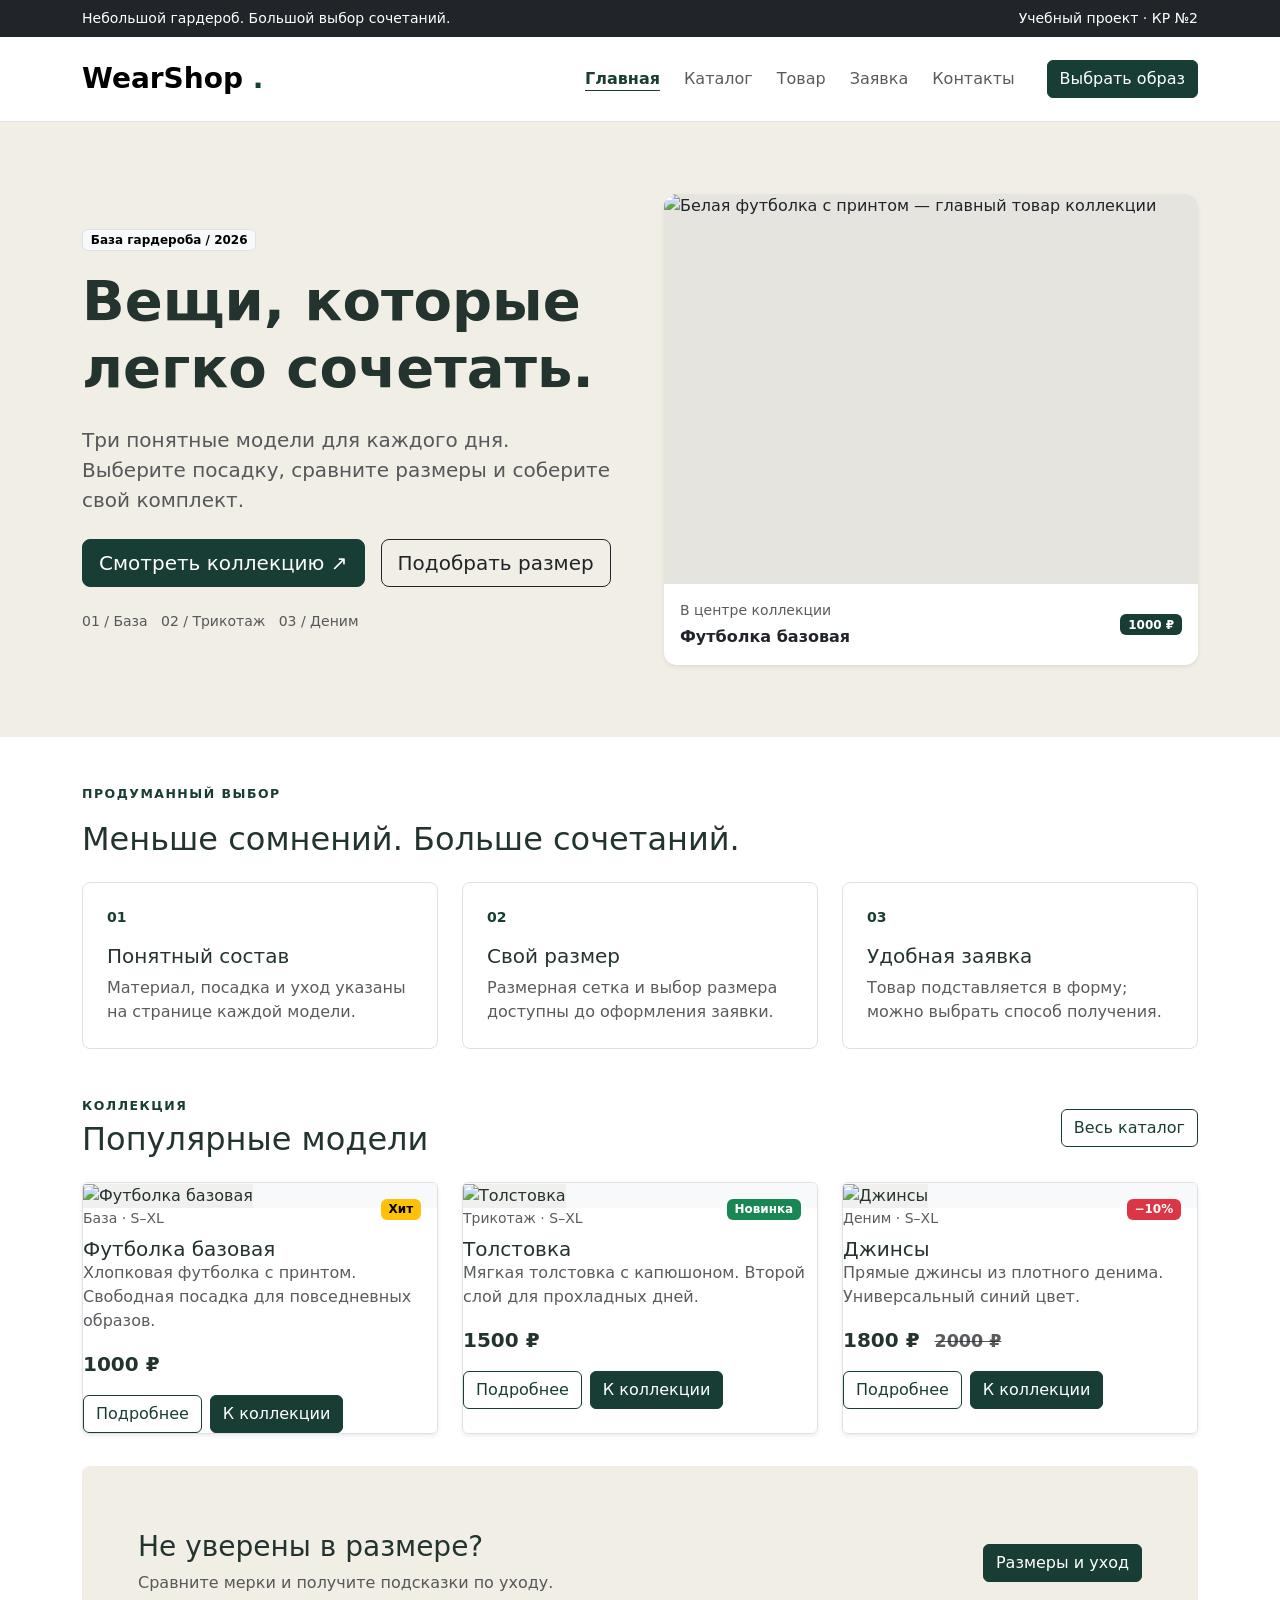
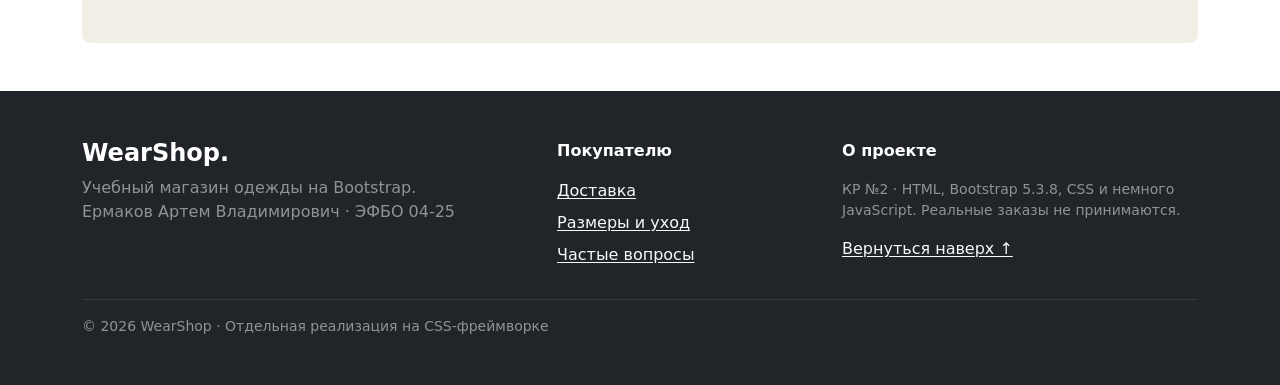
==== index.html @ 54738343 "Практика 9: главная страница на Bootstrap-сетке" ====
<!DOCTYPE html>
<html lang="ru">
  <head>
    <meta charset="UTF-8">
    <meta name="viewport" content="width=device-width, initial-scale=1">
    <meta name="description" content="Магазин одежды WearShop на Bootstrap: коллекция, преимущества и популярные модели.">
    <title>
      Главная — WearShop Bootstrap
    </title>
    <link rel="stylesheet" href="https://cdn.jsdelivr.net/npm/bootstrap@5.3.8/dist/css/bootstrap.min.css">
    <link rel="stylesheet" href="css/custom.css">
  </head>
  <body id="top" class="d-flex flex-column min-vh-100">
    <a class="visually-hidden-focusable position-absolute p-3 bg-white" href="#main">
      Перейти к содержимому
    </a>
    <div class="container-fluid bg-dark text-white py-2">
      <div class="container small d-flex flex-wrap justify-content-between gap-2">
        <span>
          Небольшой гардероб. Большой выбор сочетаний.
        </span>
        <span>
          Учебный проект · КР №2
        </span>
      </div>
    </div>
    <header class="border-bottom bg-white">
      <nav class="navbar navbar-expand-lg py-3" aria-label="Основная навигация">
        <div class="container">
          <a class="navbar-brand fw-bold fs-3" href="index.html">
            WearShop
            <span class="text-primary">
              .
            </span>
          </a>
          <button class="navbar-toggler" type="button" data-bs-toggle="collapse" data-bs-target="#mainNav" aria-controls="mainNav" aria-expanded="false" aria-label="Открыть меню">
            <span class="navbar-toggler-icon">
            </span>
          </button>
          <div class="collapse navbar-collapse" id="mainNav">
            <ul class="navbar-nav ms-auto gap-lg-2">
              <li class="nav-item">
                <a class="nav-link active" href="index.html" aria-current="page">
                  Главная
                </a>
              </li>
              <li class="nav-item">
                <a class="nav-link" href="#popular">
                  Каталог
                </a>
              </li>
              <li class="nav-item">
                <a class="nav-link" href="#popular">
                  Товар
                </a>
              </li>
              <li class="nav-item">
                <a class="nav-link" href="#popular">
                  Заявка
                </a>
              </li>
              <li class="nav-item">
                <a class="nav-link" href="#popular">
                  Контакты
                </a>
              </li>
            </ul>
            <a class="btn btn-primary ms-lg-4 mt-3 mt-lg-0" href="#popular">
              Выбрать образ
            </a>
          </div>
        </div>
      </nav>
    </header>
    <main id="main" class="flex-grow-1">
      <div class="container">
        <div id="requestStatus" class="alert alert-success mt-4" role="status" tabindex="-1" hidden>
        </div>
      </div>
      <section class="container-fluid hero-surface py-5">
        <div class="container py-lg-4">
          <div class="row g-5 align-items-center">
            <div class="col-12 col-lg-6">
              <span class="badge text-bg-light border mb-3">
                База гардероба / 2026
              </span>
              <h1 class="display-4 fw-bold mb-4">
                Вещи, которые
                <br>
                легко сочетать.
              </h1>
              <p class="lead text-body-secondary mb-4">
                Три понятные модели для каждого дня. Выберите посадку, сравните размеры и соберите свой комплект.
              </p>
              <div class="d-flex flex-wrap gap-3">
                <a href="#popular" class="btn btn-primary btn-lg">
                  Смотреть коллекцию ↗
                </a>
                <a href="#popular" class="btn btn-outline-dark btn-lg">
                  Подобрать размер
                </a>
              </div>
              <p class="small text-body-secondary mt-4 mb-0">
                01 / База   02 / Трикотаж   03 / Деним
              </p>
            </div>
            <div class="col-12 col-lg-6">
              <div class="card border-0 shadow-sm overflow-hidden">
                <img class="hero-image w-100" src="images/tshirt.png" alt="Белая футболка с принтом — главный товар коллекции" width="480" height="460">
                <div class="card-body d-flex flex-wrap justify-content-between align-items-center gap-2">
                  <div>
                    <p class="small text-body-secondary mb-1">
                      В центре коллекции
                    </p>
                    <p class="fw-semibold mb-0">
                      Футболка базовая
                    </p>
                  </div>
                  <span class="badge text-bg-primary">
                    1000 ₽
                  </span>
                </div>
              </div>
            </div>
          </div>
        </div>
      </section>
      <section class="container my-5" aria-labelledby="advantagesTitle">
        <p class="eyebrow text-primary">
          Продуманный выбор
        </p>
        <h2 id="advantagesTitle" class="mb-4">
          Меньше сомнений. Больше сочетаний.
        </h2>
        <div class="row g-4">
          <div class="col-12 col-md-4">
            <div class="p-4 border rounded-3 h-100 bg-white">
              <p class="small text-primary fw-semibold">
                01
              </p>
              <h3 class="h5">
                Понятный состав
              </h3>
              <p class="mb-0 text-body-secondary">
                Материал, посадка и уход указаны на странице каждой модели.
              </p>
            </div>
          </div>
          <div class="col-12 col-md-4">
            <div class="p-4 border rounded-3 h-100 bg-white">
              <p class="small text-primary fw-semibold">
                02
              </p>
              <h3 class="h5">
                Свой размер
              </h3>
              <p class="mb-0 text-body-secondary">
                Размерная сетка и выбор размера доступны до оформления заявки.
              </p>
            </div>
          </div>
          <div class="col-12 col-md-4">
            <div class="p-4 border rounded-3 h-100 bg-white">
              <p class="small text-primary fw-semibold">
                03
              </p>
              <h3 class="h5">
                Удобная заявка
              </h3>
              <p class="mb-0 text-body-secondary">
                Товар подставляется в форму; можно выбрать способ получения.
              </p>
            </div>
          </div>
        </div>
      </section>
      <section id="popular" class="container my-5">
        <div class="d-flex flex-wrap justify-content-between align-items-center gap-3 mb-4">
          <div>
            <p class="eyebrow text-primary mb-1">
              Коллекция
            </p>
            <h2 class="mb-0">
              Популярные модели
            </h2>
          </div>
          <a href="#popular" class="btn btn-outline-primary">
            Весь каталог
          </a>
        </div>
        <div class="row g-4">
          <div class="col-12 col-md-6 col-lg-4">
            <article class="border rounded h-100 shadow-sm overflow-hidden">
              <div class="position-relative bg-body-tertiary">
                <img src="images/tshirt.png" class="card-img-top" alt="Футболка базовая" width="480" height="460" loading="lazy">
                <span class="badge text-bg-warning position-absolute top-0 end-0 m-3">
                  Хит
                </span>
              </div>
              <div class="card-body d-flex flex-column">
                <p class="small text-body-secondary mb-2">
                  База · S–XL
                </p>
                <h3 class="card-title h5">
                  Футболка базовая
                </h3>
                <p class="card-text text-body-secondary">
                  Хлопковая футболка с принтом. Свободная посадка для повседневных образов.
                </p>
                <p class="fw-bold fs-5 mt-auto">
                  1000 ₽
                </p>
                <div class="d-flex flex-wrap gap-2">
                  <a class="btn btn-outline-primary" href="#popular">
                    Подробнее
                  </a>
                  <a class="btn btn-primary" href="#popular">
                    К коллекции
                  </a>
                </div>
              </div>
            </article>
          </div>
          <div class="col-12 col-md-6 col-lg-4">
            <article class="border rounded h-100 shadow-sm overflow-hidden">
              <div class="position-relative bg-body-tertiary">
                <img src="images/hoodie.svg" class="card-img-top" alt="Толстовка" width="480" height="460" loading="lazy">
                <span class="badge text-bg-success position-absolute top-0 end-0 m-3">
                  Новинка
                </span>
              </div>
              <div class="card-body d-flex flex-column">
                <p class="small text-body-secondary mb-2">
                  Трикотаж · S–XL
                </p>
                <h3 class="card-title h5">
                  Толстовка
                </h3>
                <p class="card-text text-body-secondary">
                  Мягкая толстовка с капюшоном. Второй слой для прохладных дней.
                </p>
                <p class="fw-bold fs-5 mt-auto">
                  1500 ₽
                </p>
                <div class="d-flex flex-wrap gap-2">
                  <a class="btn btn-outline-primary" href="#popular">
                    Подробнее
                  </a>
                  <a class="btn btn-primary" href="#popular">
                    К коллекции
                  </a>
                </div>
              </div>
            </article>
          </div>
          <div class="col-12 col-md-6 col-lg-4">
            <article class="border rounded h-100 shadow-sm overflow-hidden">
              <div class="position-relative bg-body-tertiary">
                <img src="images/jeans.svg" class="card-img-top" alt="Джинсы" width="480" height="460" loading="lazy">
                <span class="badge text-bg-danger position-absolute top-0 end-0 m-3">
                  −10%
                </span>
              </div>
              <div class="card-body d-flex flex-column">
                <p class="small text-body-secondary mb-2">
                  Деним · S–XL
                </p>
                <h3 class="card-title h5">
                  Джинсы
                </h3>
                <p class="card-text text-body-secondary">
                  Прямые джинсы из плотного денима. Универсальный синий цвет.
                </p>
                <p class="fw-bold fs-5 mt-auto">
                  1800 ₽
                  <del class="small text-body-secondary ms-2">
                    2000 ₽
                  </del>
                </p>
                <div class="d-flex flex-wrap gap-2">
                  <a class="btn btn-outline-primary" href="#popular">
                    Подробнее
                  </a>
                  <a class="btn btn-primary" href="#popular">
                    К коллекции
                  </a>
                </div>
              </div>
            </article>
          </div>
        </div>
      </section>
      <section class="container my-5">
        <div class="p-4 p-lg-5 rounded-3 hero-surface row g-3 align-items-center mx-0">
          <div class="col-12 col-lg-8">
            <h2 class="h3">
              Не уверены в размере?
            </h2>
            <p class="mb-0 text-body-secondary">
              Сравните мерки и получите подсказки по уходу.
            </p>
          </div>
          <div class="col-12 col-lg-4 text-lg-end">
            <a class="btn btn-primary" href="#popular">
              Размеры и уход
            </a>
          </div>
        </div>
      </section>
    </main>
    <footer class="bg-dark text-white py-5 mt-auto">
      <div class="container">
        <div class="row g-4">
          <div class="col-12 col-md-5">
            <p class="h4 fw-bold">
              WearShop.
            </p>
            <p class="text-white-50 mb-0">
              Учебный магазин одежды на Bootstrap.
              <br>
              Ермаков Артем Владимирович · ЭФБО 04-25
            </p>
          </div>
          <div class="col-6 col-md-3">
            <p class="fw-semibold">
              Покупателю
            </p>
            <ul class="list-unstyled d-grid gap-2">
              <li>
                <a class="link-light" href="#popular">
                  Доставка
                </a>
              </li>
              <li>
                <a class="link-light" href="#popular">
                  Размеры и уход
                </a>
              </li>
              <li>
                <a class="link-light" href="#popular">
                  Частые вопросы
                </a>
              </li>
            </ul>
          </div>
          <div class="col-6 col-md-4">
            <p class="fw-semibold">
              О проекте
            </p>
            <p class="small text-white-50">
              КР №2 · HTML, Bootstrap 5.3.8, CSS и немного JavaScript. Реальные заказы не принимаются.
            </p>
            <a class="link-light" href="#top">
              Вернуться наверх ↑
            </a>
          </div>
        </div>
        <hr class="border-secondary">
        <p class="small text-white-50 mb-0">
          © 2026 WearShop · Отдельная реализация на CSS-фреймворке
        </p>
      </div>
    </footer>
    <noscript>
      <div class="container alert alert-warning my-3">
        JavaScript отключён: мобильное меню, вкладки, accordion и модальное окно не раскроются. Основные страницы:
        <a href="#popular">
          каталог
        </a>
        ,
        <a href="#popular">
          заявка
        </a>
        ,
        <a href="#popular">
          контакты
        </a>
        . Учебная отправка требует JavaScript.
      </div>
    </noscript>
    <script src="https://cdn.jsdelivr.net/npm/bootstrap@5.3.8/dist/js/bootstrap.bundle.min.js">
    </script>
  </body>
</html>
---- css/custom.css ----
/* Минимальные правки поверх Bootstrap. Сетка и компоненты — Bootstrap. */
:root { --shop-ink: #183d35; --shop-surface: #f1eee6; }
body { color: #23342e; }
.hero-surface { background-color: var(--shop-surface); }
.eyebrow { font-size: .78rem; font-weight: 700; text-transform: uppercase; letter-spacing: .12em; }
.btn-primary { --bs-btn-bg: var(--shop-ink); --bs-btn-border-color: var(--shop-ink); --bs-btn-hover-bg: #102a25; --bs-btn-hover-border-color: #102a25; --bs-btn-active-bg: #102a25; --bs-btn-active-border-color: #102a25; }
.btn-outline-primary { --bs-btn-color: var(--shop-ink); --bs-btn-border-color: var(--shop-ink); --bs-btn-hover-bg: var(--shop-ink); --bs-btn-hover-border-color: var(--shop-ink); --bs-btn-active-bg: var(--shop-ink); --bs-btn-active-border-color: var(--shop-ink); }
.text-primary { color: var(--shop-ink) !important; }
.bg-primary, .text-bg-primary { background-color: var(--shop-ink) !important; }
.navbar-nav .nav-link.active { color: var(--shop-ink); font-weight: 700; text-decoration: underline; text-underline-offset: .4em; }
.card-img-top { height: 280px; object-fit: contain; background: #f0f1ee; }
.hero-image { height: 390px; object-fit: contain; background: #e5e4df; }
.card { --bs-card-border-radius: .8rem; }
.accordion { --bs-accordion-active-bg: #eef4f0; --bs-accordion-active-color: #183d35; }
.nav-tabs { --bs-nav-link-color: #183d35; }
a { text-underline-offset: .15em; }
:focus-visible { outline: 3px solid #876220; outline-offset: 3px; }
.visually-hidden-focusable { z-index: 1100; }
[hidden] { display: none !important; }
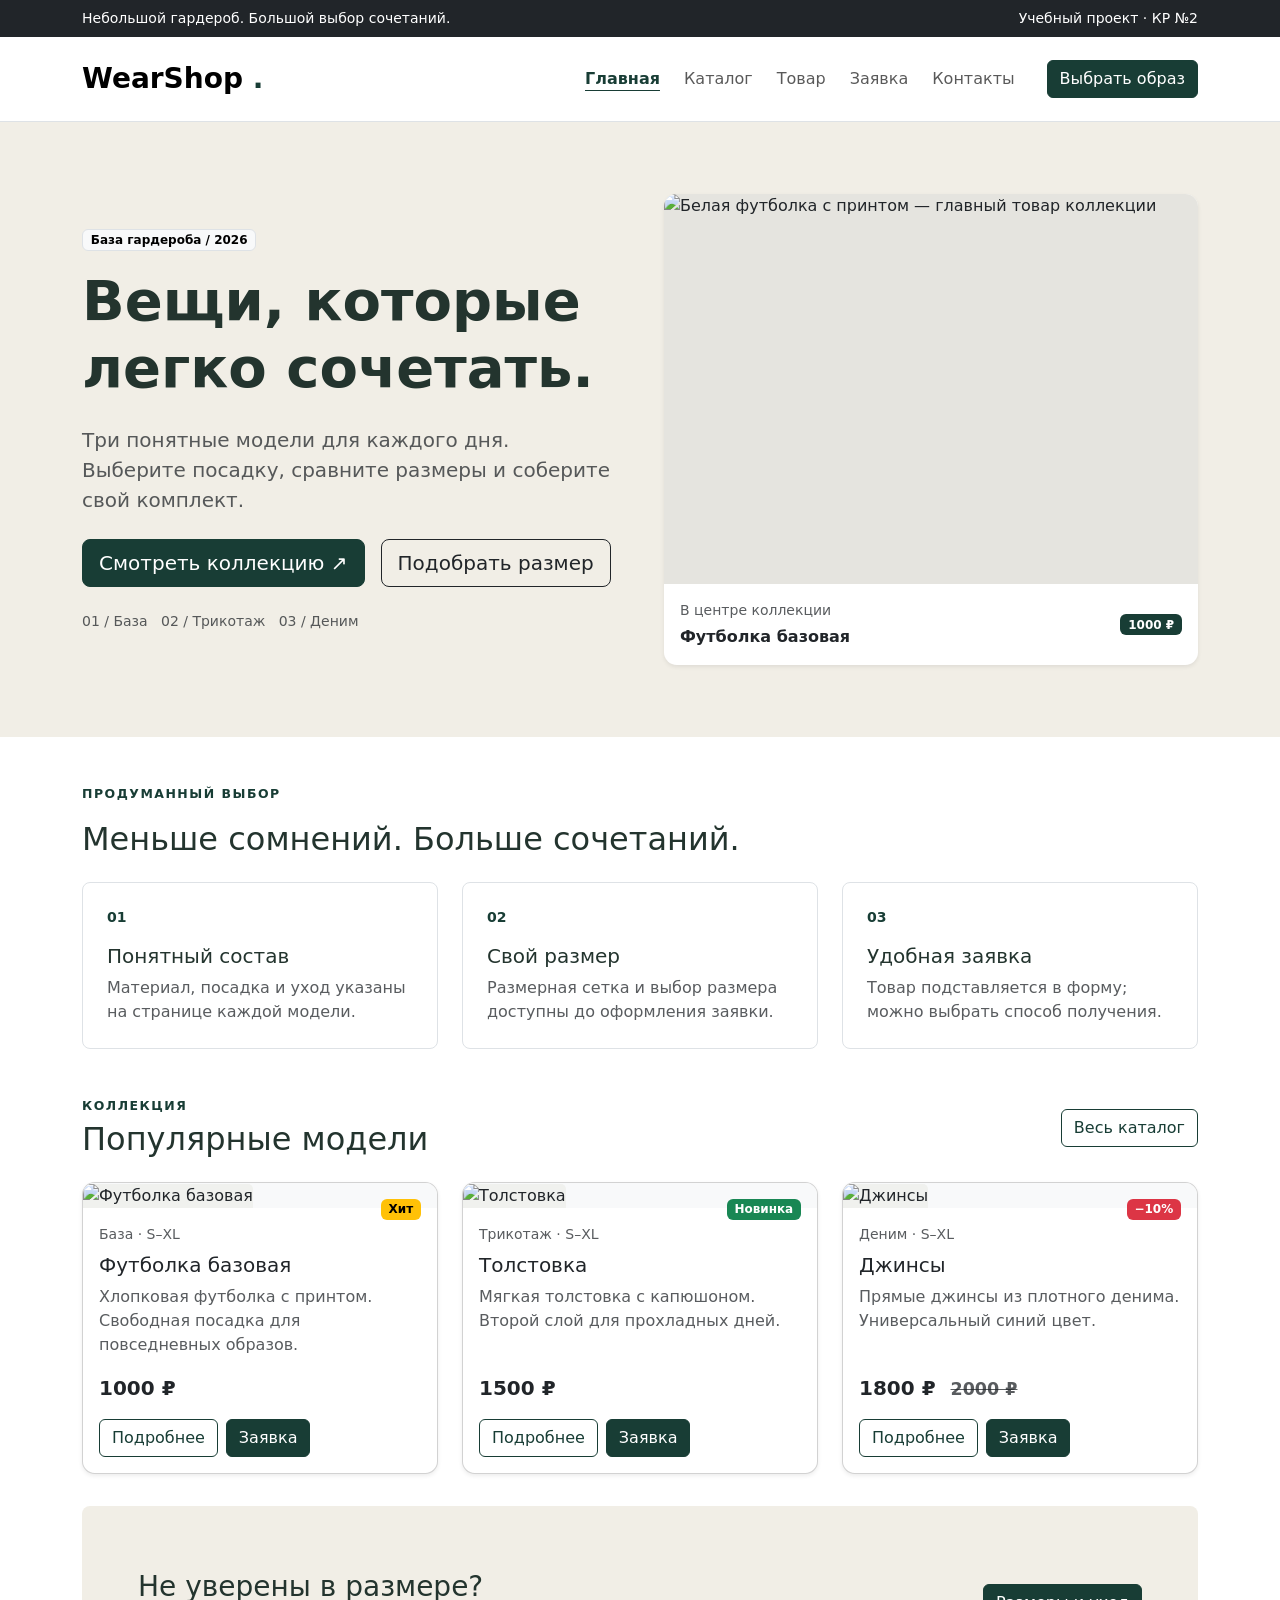
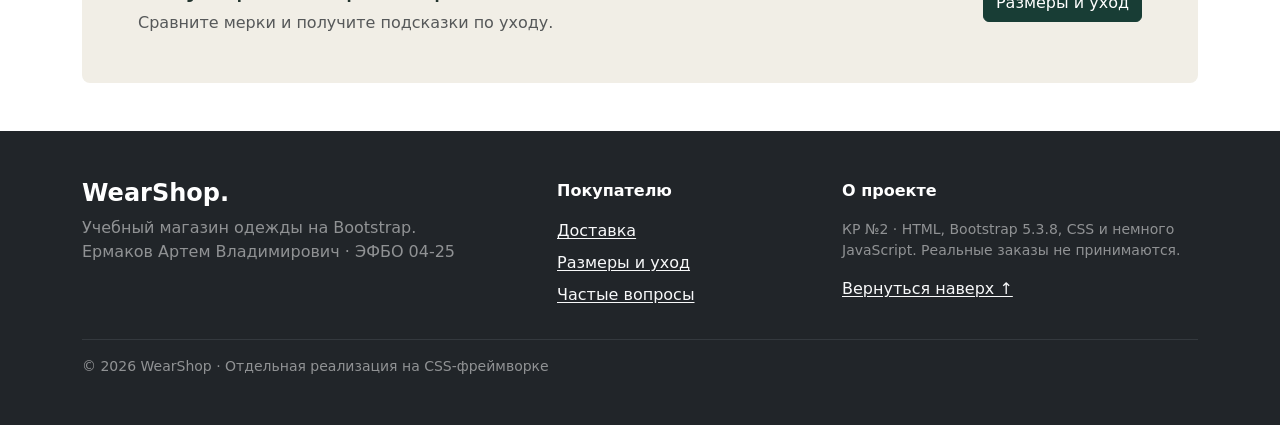
==== commit 56ae12e9: "Практика 10: страницы и Bootstrap-компоненты" ====
--- a/index.html
+++ b/index.html
@@ -45,27 +45,27 @@
                 </a>
               </li>
               <li class="nav-item">
-                <a class="nav-link" href="#popular">
+                <a class="nav-link" href="catalog.html">
                   Каталог
                 </a>
               </li>
               <li class="nav-item">
-                <a class="nav-link" href="#popular">
+                <a class="nav-link" href="product.html">
                   Товар
                 </a>
               </li>
               <li class="nav-item">
-                <a class="nav-link" href="#popular">
+                <a class="nav-link" href="order.html">
                   Заявка
                 </a>
               </li>
               <li class="nav-item">
-                <a class="nav-link" href="#popular">
+                <a class="nav-link" href="contacts.html">
                   Контакты
                 </a>
               </li>
             </ul>
-            <a class="btn btn-primary ms-lg-4 mt-3 mt-lg-0" href="#popular">
+            <a class="btn btn-primary ms-lg-4 mt-3 mt-lg-0" href="catalog.html">
               Выбрать образ
             </a>
           </div>
@@ -93,10 +93,10 @@
                 Три понятные модели для каждого дня. Выберите посадку, сравните размеры и соберите свой комплект.
               </p>
               <div class="d-flex flex-wrap gap-3">
-                <a href="#popular" class="btn btn-primary btn-lg">
+                <a href="catalog.html" class="btn btn-primary btn-lg">
                   Смотреть коллекцию ↗
                 </a>
-                <a href="#popular" class="btn btn-outline-dark btn-lg">
+                <a href="sizes.html" class="btn btn-outline-dark btn-lg">
                   Подобрать размер
                 </a>
               </div>
@@ -174,7 +174,7 @@
           </div>
         </div>
       </section>
-      <section id="popular" class="container my-5">
+      <section class="container my-5">
         <div class="d-flex flex-wrap justify-content-between align-items-center gap-3 mb-4">
           <div>
             <p class="eyebrow text-primary mb-1">
@@ -184,13 +184,13 @@
               Популярные модели
             </h2>
           </div>
-          <a href="#popular" class="btn btn-outline-primary">
+          <a href="catalog.html" class="btn btn-outline-primary">
             Весь каталог
           </a>
         </div>
         <div class="row g-4">
           <div class="col-12 col-md-6 col-lg-4">
-            <article class="border rounded h-100 shadow-sm overflow-hidden">
+            <article class="card h-100 shadow-sm overflow-hidden">
               <div class="position-relative bg-body-tertiary">
                 <img src="images/tshirt.png" class="card-img-top" alt="Футболка базовая" width="480" height="460" loading="lazy">
                 <span class="badge text-bg-warning position-absolute top-0 end-0 m-3">
@@ -211,18 +211,21 @@
                   1000 ₽
                 </p>
                 <div class="d-flex flex-wrap gap-2">
-                  <a class="btn btn-outline-primary" href="#popular">
+                  <a class="btn btn-outline-primary" href="product.html">
                     Подробнее
                   </a>
-                  <a class="btn btn-primary" href="#popular">
-                    К коллекции
-                  </a>
+                  <button class="btn btn-primary" type="button" data-bs-toggle="modal" data-bs-target="#orderModal" data-product="tshirt">
+                    Заявка
+                    <span class="visually-hidden">
+                      : Футболка базовая
+                    </span>
+                  </button>
                 </div>
               </div>
             </article>
           </div>
           <div class="col-12 col-md-6 col-lg-4">
-            <article class="border rounded h-100 shadow-sm overflow-hidden">
+            <article class="card h-100 shadow-sm overflow-hidden">
               <div class="position-relative bg-body-tertiary">
                 <img src="images/hoodie.svg" class="card-img-top" alt="Толстовка" width="480" height="460" loading="lazy">
                 <span class="badge text-bg-success position-absolute top-0 end-0 m-3">
@@ -243,18 +246,21 @@
                   1500 ₽
                 </p>
                 <div class="d-flex flex-wrap gap-2">
-                  <a class="btn btn-outline-primary" href="#popular">
+                  <a class="btn btn-outline-primary" href="product-hoodie.html">
                     Подробнее
                   </a>
-                  <a class="btn btn-primary" href="#popular">
-                    К коллекции
-                  </a>
+                  <button class="btn btn-primary" type="button" data-bs-toggle="modal" data-bs-target="#orderModal" data-product="hoodie">
+                    Заявка
+                    <span class="visually-hidden">
+                      : Толстовка
+                    </span>
+                  </button>
                 </div>
               </div>
             </article>
           </div>
           <div class="col-12 col-md-6 col-lg-4">
-            <article class="border rounded h-100 shadow-sm overflow-hidden">
+            <article class="card h-100 shadow-sm overflow-hidden">
               <div class="position-relative bg-body-tertiary">
                 <img src="images/jeans.svg" class="card-img-top" alt="Джинсы" width="480" height="460" loading="lazy">
                 <span class="badge text-bg-danger position-absolute top-0 end-0 m-3">
@@ -278,12 +284,15 @@
                   </del>
                 </p>
                 <div class="d-flex flex-wrap gap-2">
-                  <a class="btn btn-outline-primary" href="#popular">
+                  <a class="btn btn-outline-primary" href="product-jeans.html">
                     Подробнее
                   </a>
-                  <a class="btn btn-primary" href="#popular">
-                    К коллекции
-                  </a>
+                  <button class="btn btn-primary" type="button" data-bs-toggle="modal" data-bs-target="#orderModal" data-product="jeans">
+                    Заявка
+                    <span class="visually-hidden">
+                      : Джинсы
+                    </span>
+                  </button>
                 </div>
               </div>
             </article>
@@ -301,7 +310,7 @@
             </p>
           </div>
           <div class="col-12 col-lg-4 text-lg-end">
-            <a class="btn btn-primary" href="#popular">
+            <a class="btn btn-primary" href="sizes.html">
               Размеры и уход
             </a>
           </div>
@@ -327,17 +336,17 @@
             </p>
             <ul class="list-unstyled d-grid gap-2">
               <li>
-                <a class="link-light" href="#popular">
+                <a class="link-light" href="delivery.html">
                   Доставка
                 </a>
               </li>
               <li>
-                <a class="link-light" href="#popular">
+                <a class="link-light" href="sizes.html">
                   Размеры и уход
                 </a>
               </li>
               <li>
-                <a class="link-light" href="#popular">
+                <a class="link-light" href="contacts.html#faq">
                   Частые вопросы
                 </a>
               </li>
@@ -361,18 +370,152 @@
         </p>
       </div>
     </footer>
+    <div class="modal fade" id="orderModal" tabindex="-1" aria-labelledby="orderModalLabel" aria-hidden="true">
+      <div class="modal-dialog modal-lg modal-dialog-centered modal-dialog-scrollable">
+        <div class="modal-content">
+          <div class="modal-header">
+            <h2 class="modal-title fs-5" id="orderModalLabel">
+              Быстрая заявка
+            </h2>
+            <button class="btn-close" type="button" data-bs-dismiss="modal" aria-label="Закрыть окно">
+            </button>
+          </div>
+          <div class="modal-body">
+            <form class="request-form" id="quick-form" action="#" method="post" aria-describedby="quick-note">
+              <p class="small text-body-secondary" id="quick-note">
+                * Обязательные поля. Учебная проверка: данные никуда не отправляются и не сохраняются. Используйте тестовые контакты.
+              </p>
+              <div class="row g-3">
+                <div class="col-12 col-md-6">
+                  <label class="form-label" for="quick-name">
+                    Имя *
+                  </label>
+                  <input class="form-control" id="quick-name" name="name" autocomplete="given-name" minlength="2" maxlength="80" required>
+                </div>
+                <div class="col-12 col-md-6">
+                  <label class="form-label" for="quick-email">
+                    E-mail *
+                  </label>
+                  <input class="form-control" id="quick-email" name="email" type="email" autocomplete="email" maxlength="120" placeholder="student@example.com" required>
+                </div>
+                <div class="col-12 col-md-6">
+                  <label class="form-label" for="quick-phone">
+                    Телефон *
+                  </label>
+                  <div class="input-group">
+                    <span class="input-group-text" id="quick-prefix">
+                      +7
+                    </span>
+                    <input class="form-control" id="quick-phone" name="phone" type="tel" inputmode="tel" autocomplete="tel-national" pattern="[0-9]{3} [0-9]{3}-[0-9]{2}-[0-9]{2}" placeholder="900 123-45-67" aria-describedby="quick-prefix quick-phone-hint" required>
+                  </div>
+                  <div class="form-text" id="quick-phone-hint">
+                    После +7: 900 123-45-67.
+                  </div>
+                </div>
+                <div class="col-12 col-md-6">
+                  <label class="form-label" for="quick-product">
+                    Товар или тема *
+                  </label>
+                  <select class="form-select" id="quick-product" name="product" required>
+                    <option value="">
+                      Выберите товар или тему
+                    </option>
+                    <option value="tshirt">
+                      Футболка базовая
+                    </option>
+                    <option value="hoodie">
+                      Толстовка
+                    </option>
+                    <option value="jeans">
+                      Джинсы
+                    </option>
+                    <option value="consultation">
+                      Консультация по выбору
+                    </option>
+                  </select>
+                </div>
+                <div class="col-12 col-md-6">
+                  <label class="form-label" for="quick-size">
+                    Размер
+                  </label>
+                  <select class="form-select" id="quick-size" name="size">
+                    <option value="">
+                      Нужна помощь с выбором
+                    </option>
+                    <option>
+                      S
+                    </option>
+                    <option>
+                      M
+                    </option>
+                    <option>
+                      L
+                    </option>
+                    <option>
+                      XL
+                    </option>
+                  </select>
+                </div>
+                <div class="col-12 col-md-6">
+                  <label class="form-label" for="quick-delivery">
+                    Способ получения
+                  </label>
+                  <select class="form-select" id="quick-delivery" name="delivery">
+                    <option value="pickup">
+                      Самовывоз
+                    </option>
+                    <option value="courier">
+                      Курьер
+                    </option>
+                  </select>
+                </div>
+                <div class="col-12">
+                  <label class="form-label" for="quick-comment">
+                    Комментарий
+                  </label>
+                  <textarea class="form-control" id="quick-comment" name="comment" rows="3" maxlength="1000" placeholder="Вопрос о размере, посадке или доставке">
+                  </textarea>
+                </div>
+                <div class="col-12">
+                  <div class="form-check">
+                    <input class="form-check-input" type="checkbox" id="quick-agree" name="agreement" required>
+                    <label class="form-check-label" for="quick-agree">
+                      Я согласен на обработку данных в рамках учебной демонстрации *
+                    </label>
+                  </div>
+                </div>
+                <div class="col-12 d-flex flex-wrap gap-2">
+                  <button class="btn btn-primary" type="submit">
+                    Проверить заявку
+                  </button>
+                  <button class="btn btn-outline-secondary" type="reset">
+                    Очистить
+                  </button>
+                  <button class="btn btn-outline-secondary" type="button" data-bs-dismiss="modal">
+                    Закрыть
+                  </button>
+                </div>
+              </div>
+            </form>
+            <a class="d-inline-block mt-3" id="fullOrderLink" href="order.html">
+              Открыть заявку на отдельной странице
+            </a>
+          </div>
+        </div>
+      </div>
+    </div>
     <noscript>
       <div class="container alert alert-warning my-3">
         JavaScript отключён: мобильное меню, вкладки, accordion и модальное окно не раскроются. Основные страницы:
-        <a href="#popular">
+        <a href="catalog.html">
           каталог
         </a>
         ,
-        <a href="#popular">
+        <a href="order.html">
           заявка
         </a>
         ,
-        <a href="#popular">
+        <a href="contacts.html">
           контакты
         </a>
         . Учебная отправка требует JavaScript.
@@ -380,5 +523,7 @@
     </noscript>
     <script src="https://cdn.jsdelivr.net/npm/bootstrap@5.3.8/dist/js/bootstrap.bundle.min.js">
     </script>
+    <script src="js/main.js">
+    </script>
   </body>
 </html>
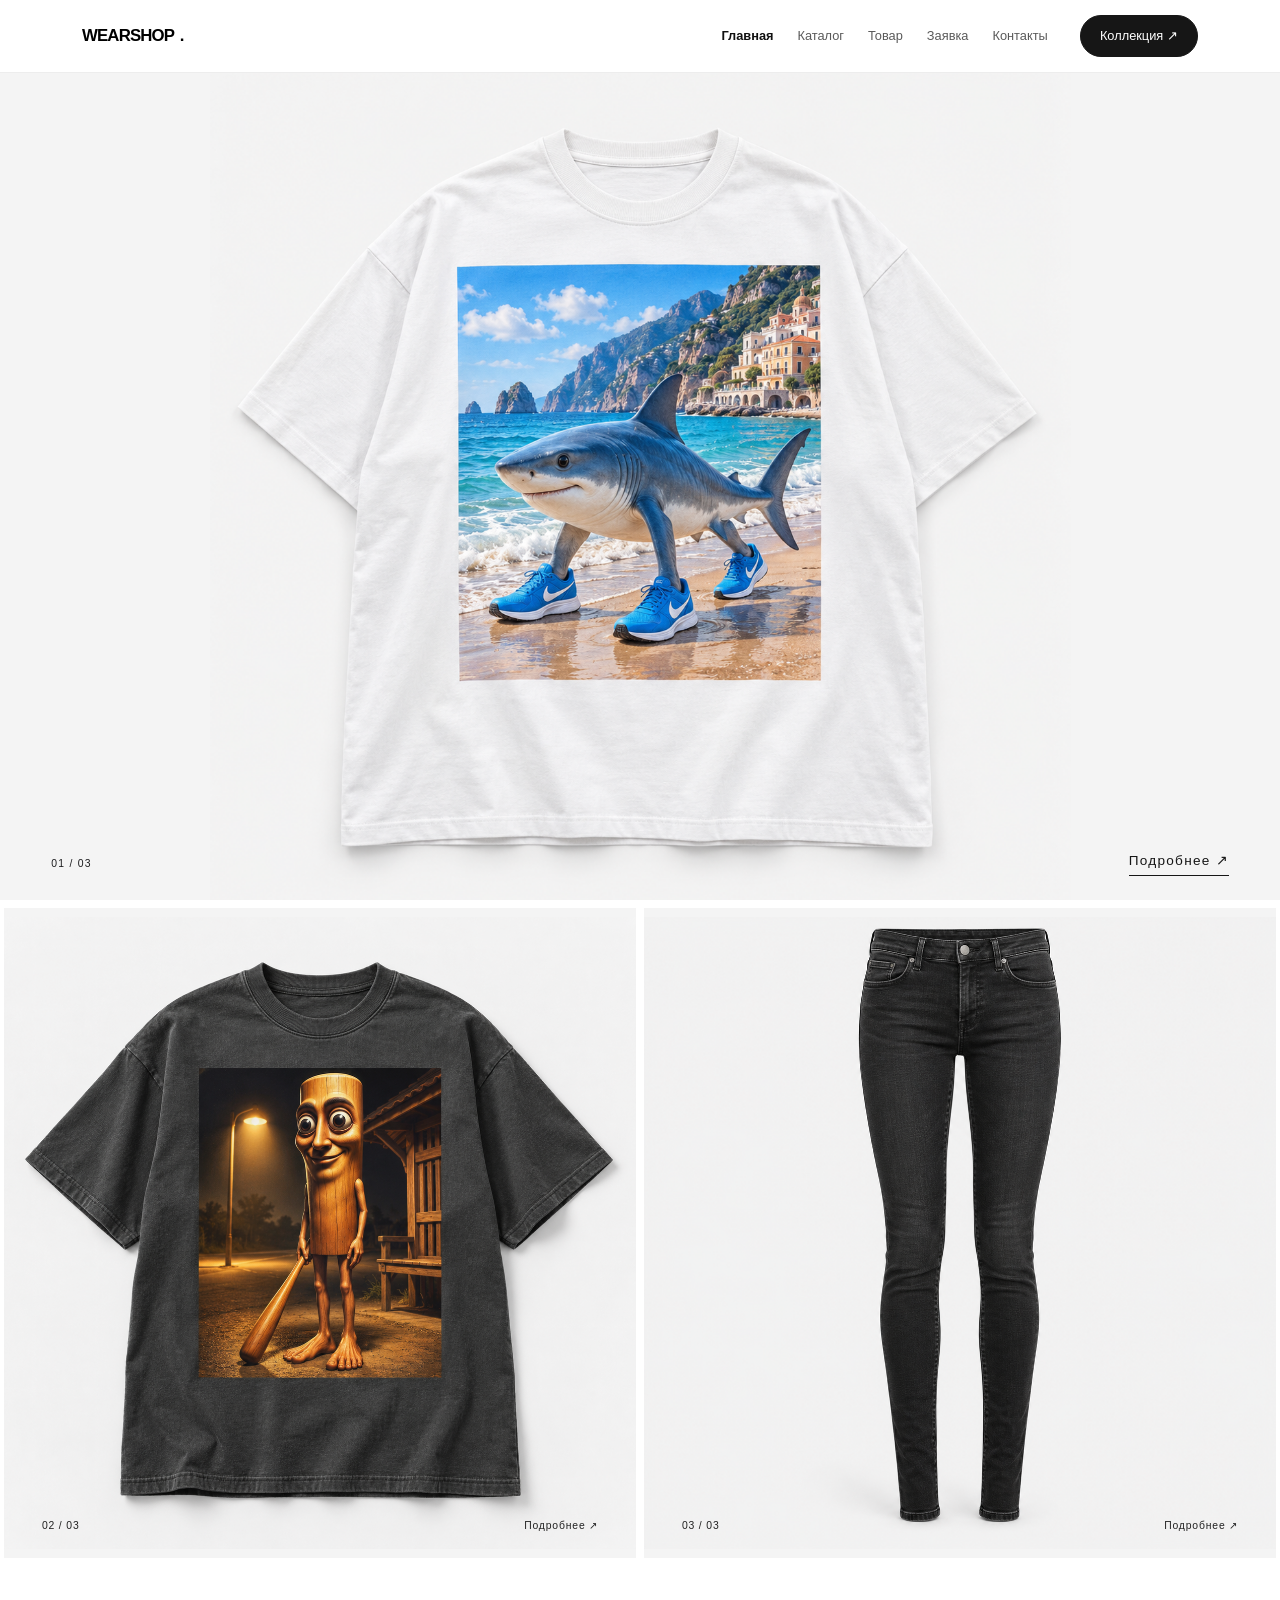
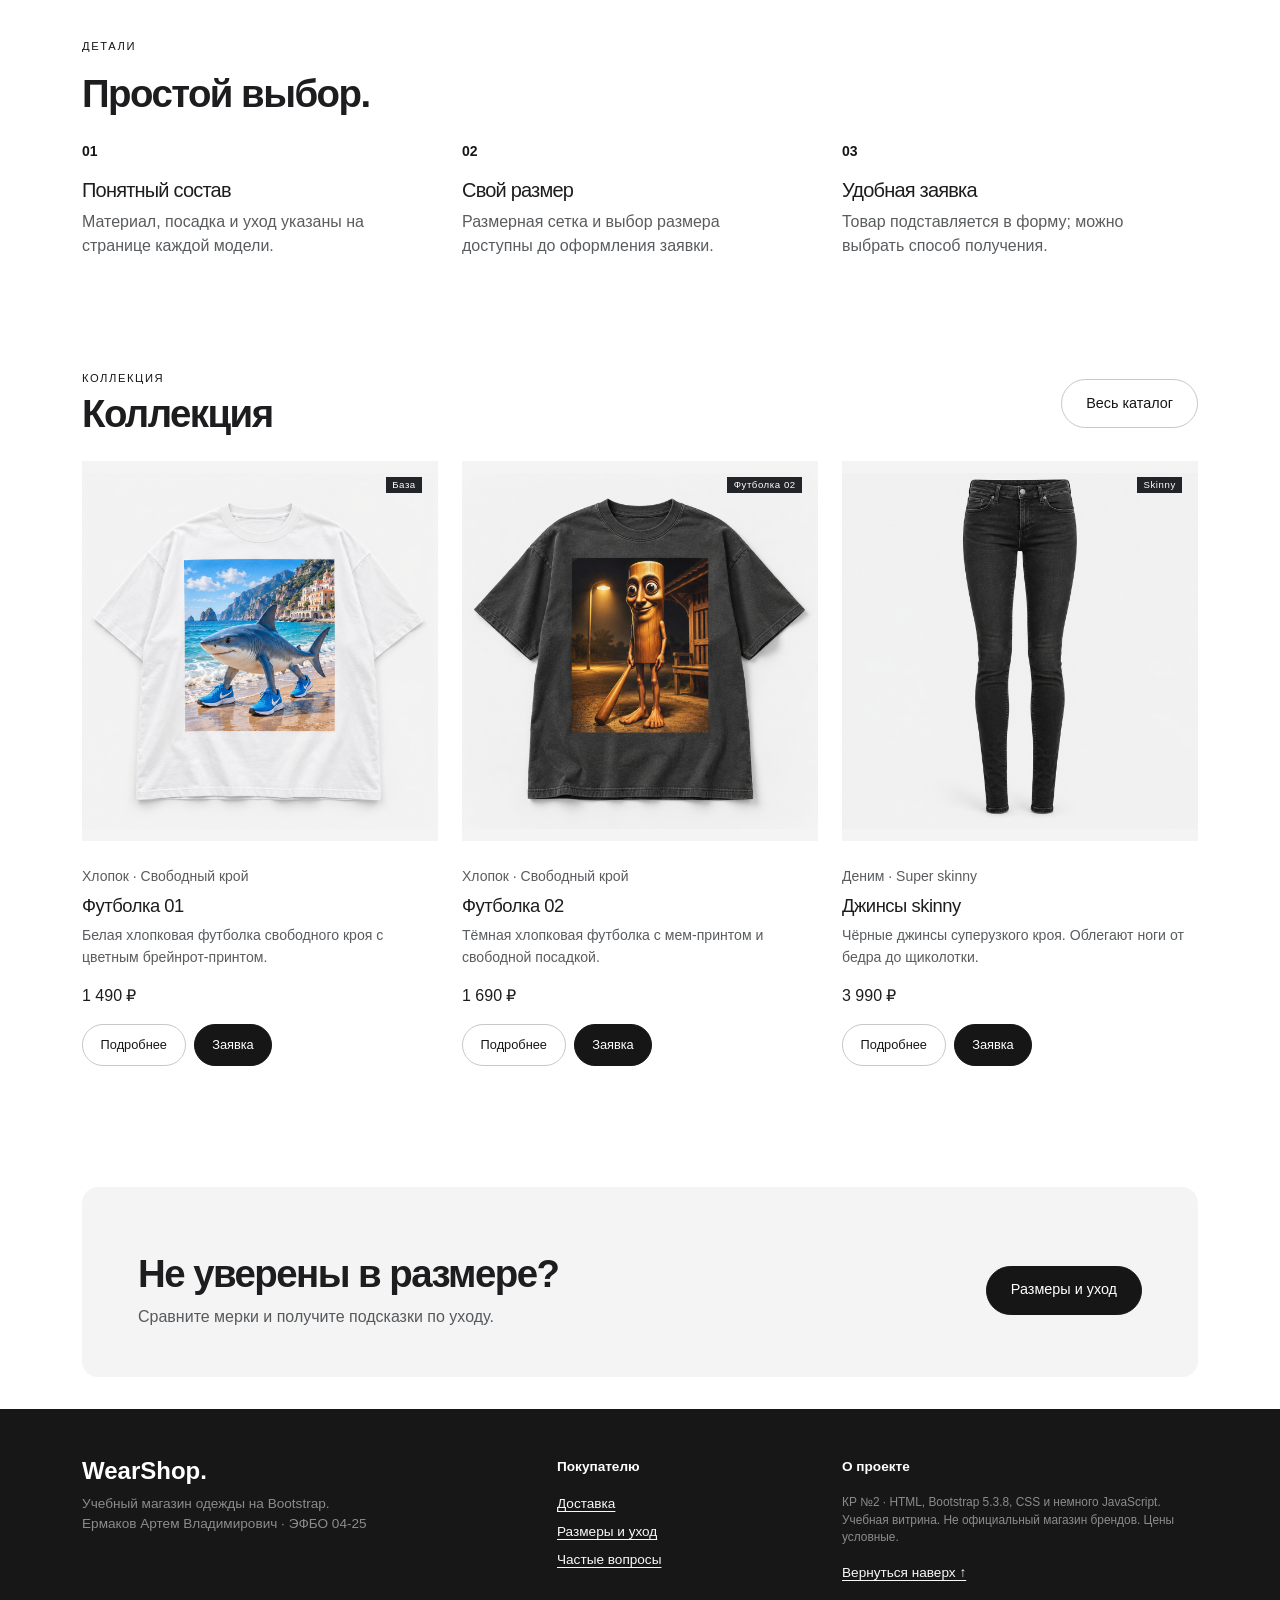
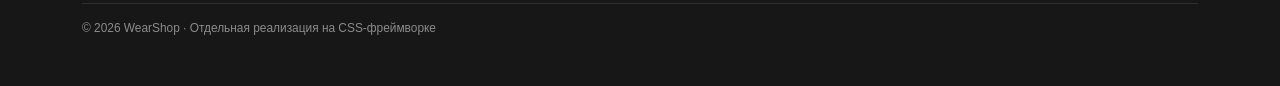
==== commit ab07d2c9: "feat: minimalist garment-only meme collection" ====
--- a/index.html
+++ b/index.html
@@ -3,33 +3,23 @@
   <head>
     <meta charset="UTF-8">
     <meta name="viewport" content="width=device-width, initial-scale=1">
-    <meta name="description" content="Магазин одежды WearShop на Bootstrap: коллекция, преимущества и популярные модели.">
+    <meta name="description" content="Футболки с мем-принтами и узкие джинсы в минималистичной учебной витрине.">
     <title>
       Главная — WearShop Bootstrap
     </title>
-    <link rel="stylesheet" href="https://cdn.jsdelivr.net/npm/bootstrap@5.3.8/dist/css/bootstrap.min.css">
-    <link rel="stylesheet" href="css/custom.css">
+    <link rel="stylesheet" href="vendor/bootstrap/css/bootstrap.min.css">
+    <link rel="stylesheet" href="css/custom.css?v=meme-edit-3">
   </head>
   <body id="top" class="d-flex flex-column min-vh-100">
     <a class="visually-hidden-focusable position-absolute p-3 bg-white" href="#main">
       Перейти к содержимому
     </a>
-    <div class="container-fluid bg-dark text-white py-2">
-      <div class="container small d-flex flex-wrap justify-content-between gap-2">
-        <span>
-          Небольшой гардероб. Большой выбор сочетаний.
-        </span>
-        <span>
-          Учебный проект · КР №2
-        </span>
-      </div>
-    </div>
-    <header class="border-bottom bg-white">
-      <nav class="navbar navbar-expand-lg py-3" aria-label="Основная навигация">
+    <header class="site-header sticky-top">
+      <nav class="navbar navbar-expand-lg py-2" aria-label="Основная навигация">
         <div class="container">
-          <a class="navbar-brand fw-bold fs-3" href="index.html">
-            WearShop
-            <span class="text-primary">
+          <a class="navbar-brand fw-semibold" href="index.html">
+            WEARSHOP
+            <span class="brand-dot">
               .
             </span>
           </a>
@@ -66,7 +56,7 @@
               </li>
             </ul>
             <a class="btn btn-primary ms-lg-4 mt-3 mt-lg-0" href="catalog.html">
-              Выбрать образ
+              Коллекция ↗
             </a>
           </div>
         </div>
@@ -77,64 +67,65 @@
         <div id="requestStatus" class="alert alert-success mt-4" role="status" tabindex="-1" hidden>
         </div>
       </div>
-      <section class="container-fluid hero-surface py-5">
-        <div class="container py-lg-4">
-          <div class="row g-5 align-items-center">
-            <div class="col-12 col-lg-6">
-              <span class="badge text-bg-light border mb-3">
-                База гардероба / 2026
+      <section class="container-fluid p-0 object-hero" aria-labelledby="heroTitle">
+        <h1 class="visually-hidden" id="heroTitle">
+          Коллекция одежды
+        </h1>
+        <div class="row g-0">
+          <div class="col-12">
+            <a class="object-photo-link" href="product.html" aria-label="Рассмотреть футболку 01">
+              <img class="object-hero-image" src="images/tee-shark.png" alt="Белая футболка с цветным мем-принтом, без модели" width="1100" height="1100" fetchpriority="high">
+            </a>
+          </div>
+        </div>
+        <div class="object-bottom">
+          <span>
+            01 / 03
+          </span>
+          <a class="editorial-link" href="product.html">
+            Подробнее ↗
+          </a>
+        </div>
+      </section>
+      <section class="container-fluid p-0 mt-2" id="selection" aria-labelledby="selectionTitle">
+        <h2 class="visually-hidden" id="selectionTitle">
+          Другие модели одежды
+        </h2>
+        <div class="row g-2 mx-0">
+          <div class="col-12 col-md-6">
+            <a class="object-panel" href="product-sahur.html" aria-label="Рассмотреть футболку 02">
+              <img src="images/tee-sahur.png" alt="Тёмная футболка с мем-принтом без модели" width="1024" height="1024" loading="lazy">
+              <span class="object-panel-caption">
+                02 / 03
+                <span>
+                  Подробнее ↗
+                </span>
               </span>
-              <h1 class="display-4 fw-bold mb-4">
-                Вещи, которые
-                <br>
-                легко сочетать.
-              </h1>
-              <p class="lead text-body-secondary mb-4">
-                Три понятные модели для каждого дня. Выберите посадку, сравните размеры и соберите свой комплект.
-              </p>
-              <div class="d-flex flex-wrap gap-3">
-                <a href="catalog.html" class="btn btn-primary btn-lg">
-                  Смотреть коллекцию ↗
-                </a>
-                <a href="sizes.html" class="btn btn-outline-dark btn-lg">
-                  Подобрать размер
-                </a>
-              </div>
-              <p class="small text-body-secondary mt-4 mb-0">
-                01 / База   02 / Трикотаж   03 / Деним
-              </p>
-            </div>
-            <div class="col-12 col-lg-6">
-              <div class="card border-0 shadow-sm overflow-hidden">
-                <img class="hero-image w-100" src="images/tshirt.png" alt="Белая футболка с принтом — главный товар коллекции" width="480" height="460">
-                <div class="card-body d-flex flex-wrap justify-content-between align-items-center gap-2">
-                  <div>
-                    <p class="small text-body-secondary mb-1">
-                      В центре коллекции
-                    </p>
-                    <p class="fw-semibold mb-0">
-                      Футболка базовая
-                    </p>
-                  </div>
-                  <span class="badge text-bg-primary">
-                    1000 ₽
-                  </span>
-                </div>
-              </div>
-            </div>
+            </a>
+          </div>
+          <div class="col-12 col-md-6">
+            <a class="object-panel" href="product-jeans.html" aria-label="Рассмотреть джинсы skinny">
+              <img src="images/jeans-skinny.png" alt="Суперузкие чёрные джинсы без модели" width="1024" height="1024" loading="lazy">
+              <span class="object-panel-caption">
+                03 / 03
+                <span>
+                  Подробнее ↗
+                </span>
+              </span>
+            </a>
           </div>
         </div>
       </section>
-      <section class="container my-5" aria-labelledby="advantagesTitle">
+      <section class="container editorial-section" aria-labelledby="advantagesTitle">
         <p class="eyebrow text-primary">
-          Продуманный выбор
+          Детали
         </p>
         <h2 id="advantagesTitle" class="mb-4">
-          Меньше сомнений. Больше сочетаний.
+          Простой выбор.
         </h2>
         <div class="row g-4">
           <div class="col-12 col-md-4">
-            <div class="p-4 border rounded-3 h-100 bg-white">
+            <div class="p-0 pe-lg-4 h-100 bg-white">
               <p class="small text-primary fw-semibold">
                 01
               </p>
@@ -147,7 +138,7 @@
             </div>
           </div>
           <div class="col-12 col-md-4">
-            <div class="p-4 border rounded-3 h-100 bg-white">
+            <div class="p-0 pe-lg-4 h-100 bg-white">
               <p class="small text-primary fw-semibold">
                 02
               </p>
@@ -160,7 +151,7 @@
             </div>
           </div>
           <div class="col-12 col-md-4">
-            <div class="p-4 border rounded-3 h-100 bg-white">
+            <div class="p-0 pe-lg-4 h-100 bg-white">
               <p class="small text-primary fw-semibold">
                 03
               </p>
@@ -174,14 +165,14 @@
           </div>
         </div>
       </section>
-      <section class="container my-5">
+      <section class="container editorial-section">
         <div class="d-flex flex-wrap justify-content-between align-items-center gap-3 mb-4">
           <div>
             <p class="eyebrow text-primary mb-1">
               Коллекция
             </p>
             <h2 class="mb-0">
-              Популярные модели
+              Коллекция
             </h2>
           </div>
           <a href="catalog.html" class="btn btn-outline-primary">
@@ -190,34 +181,34 @@
         </div>
         <div class="row g-4">
           <div class="col-12 col-md-6 col-lg-4">
-            <article class="card h-100 shadow-sm overflow-hidden">
+            <article class="card h-100  overflow-hidden">
               <div class="position-relative bg-body-tertiary">
-                <img src="images/tshirt.png" class="card-img-top" alt="Футболка базовая" width="480" height="460" loading="lazy">
-                <span class="badge text-bg-warning position-absolute top-0 end-0 m-3">
-                  Хит
+                <img src="images/tee-shark.png" class="card-img-top collection-image" alt="Футболка 01" width="480" height="460" loading="lazy">
+                <span class="badge text-bg-dark position-absolute top-0 end-0 m-3">
+                  База
                 </span>
               </div>
               <div class="card-body d-flex flex-column">
                 <p class="small text-body-secondary mb-2">
-                  База · S–XL
+                  Хлопок · Свободный крой
                 </p>
                 <h3 class="card-title h5">
-                  Футболка базовая
+                  Футболка 01
                 </h3>
                 <p class="card-text text-body-secondary">
-                  Хлопковая футболка с принтом. Свободная посадка для повседневных образов.
+                  Белая хлопковая футболка свободного кроя с цветным брейнрот-принтом.
                 </p>
                 <p class="fw-bold fs-5 mt-auto">
-                  1000 ₽
+                  1 490 ₽
                 </p>
                 <div class="d-flex flex-wrap gap-2">
                   <a class="btn btn-outline-primary" href="product.html">
                     Подробнее
                   </a>
-                  <button class="btn btn-primary" type="button" data-bs-toggle="modal" data-bs-target="#orderModal" data-product="tshirt">
+                  <button class="btn btn-primary" type="button" data-bs-toggle="modal" data-bs-target="#orderModal" data-product="shark">
                     Заявка
                     <span class="visually-hidden">
-                      : Футболка базовая
+                      : Футболка 01
                     </span>
                   </button>
                 </div>
@@ -225,34 +216,34 @@
             </article>
           </div>
           <div class="col-12 col-md-6 col-lg-4">
-            <article class="card h-100 shadow-sm overflow-hidden">
+            <article class="card h-100  overflow-hidden">
               <div class="position-relative bg-body-tertiary">
-                <img src="images/hoodie.svg" class="card-img-top" alt="Толстовка" width="480" height="460" loading="lazy">
-                <span class="badge text-bg-success position-absolute top-0 end-0 m-3">
-                  Новинка
+                <img src="images/tee-sahur.png" class="card-img-top collection-image" alt="Футболка 02" width="480" height="460" loading="lazy">
+                <span class="badge text-bg-dark position-absolute top-0 end-0 m-3">
+                  Футболка 02
                 </span>
               </div>
               <div class="card-body d-flex flex-column">
                 <p class="small text-body-secondary mb-2">
-                  Трикотаж · S–XL
+                  Хлопок · Свободный крой
                 </p>
                 <h3 class="card-title h5">
-                  Толстовка
+                  Футболка 02
                 </h3>
                 <p class="card-text text-body-secondary">
-                  Мягкая толстовка с капюшоном. Второй слой для прохладных дней.
+                  Тёмная хлопковая футболка с мем-принтом и свободной посадкой.
                 </p>
                 <p class="fw-bold fs-5 mt-auto">
-                  1500 ₽
+                  1 690 ₽
                 </p>
                 <div class="d-flex flex-wrap gap-2">
-                  <a class="btn btn-outline-primary" href="product-hoodie.html">
+                  <a class="btn btn-outline-primary" href="product-sahur.html">
                     Подробнее
                   </a>
-                  <button class="btn btn-primary" type="button" data-bs-toggle="modal" data-bs-target="#orderModal" data-product="hoodie">
+                  <button class="btn btn-primary" type="button" data-bs-toggle="modal" data-bs-target="#orderModal" data-product="sahur">
                     Заявка
                     <span class="visually-hidden">
-                      : Толстовка
+                      : Футболка 02
                     </span>
                   </button>
                 </div>
@@ -260,37 +251,34 @@
             </article>
           </div>
           <div class="col-12 col-md-6 col-lg-4">
-            <article class="card h-100 shadow-sm overflow-hidden">
+            <article class="card h-100  overflow-hidden">
               <div class="position-relative bg-body-tertiary">
-                <img src="images/jeans.svg" class="card-img-top" alt="Джинсы" width="480" height="460" loading="lazy">
-                <span class="badge text-bg-danger position-absolute top-0 end-0 m-3">
-                  −10%
+                <img src="images/jeans-skinny.png" class="card-img-top collection-image" alt="Джинсы skinny" width="480" height="460" loading="lazy">
+                <span class="badge text-bg-dark position-absolute top-0 end-0 m-3">
+                  Skinny
                 </span>
               </div>
               <div class="card-body d-flex flex-column">
                 <p class="small text-body-secondary mb-2">
-                  Деним · S–XL
+                  Деним · Super skinny
                 </p>
                 <h3 class="card-title h5">
-                  Джинсы
+                  Джинсы skinny
                 </h3>
                 <p class="card-text text-body-secondary">
-                  Прямые джинсы из плотного денима. Универсальный синий цвет.
+                  Чёрные джинсы суперузкого кроя. Облегают ноги от бедра до щиколотки.
                 </p>
                 <p class="fw-bold fs-5 mt-auto">
-                  1800 ₽
-                  <del class="small text-body-secondary ms-2">
-                    2000 ₽
-                  </del>
+                  3 990 ₽
                 </p>
                 <div class="d-flex flex-wrap gap-2">
                   <a class="btn btn-outline-primary" href="product-jeans.html">
                     Подробнее
                   </a>
-                  <button class="btn btn-primary" type="button" data-bs-toggle="modal" data-bs-target="#orderModal" data-product="jeans">
+                  <button class="btn btn-primary" type="button" data-bs-toggle="modal" data-bs-target="#orderModal" data-product="skinny">
                     Заявка
                     <span class="visually-hidden">
-                      : Джинсы
+                      : Джинсы skinny
                     </span>
                   </button>
                 </div>
@@ -299,8 +287,8 @@
           </div>
         </div>
       </section>
-      <section class="container my-5">
-        <div class="p-4 p-lg-5 rounded-3 hero-surface row g-3 align-items-center mx-0">
+      <section class="container editorial-section">
+        <div class="p-4 p-lg-5 service-panel row g-3 align-items-center mx-0">
           <div class="col-12 col-lg-8">
             <h2 class="h3">
               Не уверены в размере?
@@ -357,7 +345,7 @@
               О проекте
             </p>
             <p class="small text-white-50">
-              КР №2 · HTML, Bootstrap 5.3.8, CSS и немного JavaScript. Реальные заказы не принимаются.
+              КР №2 · HTML, Bootstrap 5.3.8, CSS и немного JavaScript. Учебная витрина. Не официальный магазин брендов. Цены условные.
             </p>
             <a class="link-light" href="#top">
               Вернуться наверх ↑
@@ -420,14 +408,14 @@
                     <option value="">
                       Выберите товар или тему
                     </option>
-                    <option value="tshirt">
-                      Футболка базовая
-                    </option>
-                    <option value="hoodie">
-                      Толстовка
-                    </option>
-                    <option value="jeans">
-                      Джинсы
+                    <option value="shark">
+                      Футболка 01
+                    </option>
+                    <option value="sahur">
+                      Футболка 02
+                    </option>
+                    <option value="skinny">
+                      Джинсы skinny
                     </option>
                     <option value="consultation">
                       Консультация по выбору
@@ -473,8 +461,7 @@
                   <label class="form-label" for="quick-comment">
                     Комментарий
                   </label>
-                  <textarea class="form-control" id="quick-comment" name="comment" rows="3" maxlength="1000" placeholder="Вопрос о размере, посадке или доставке">
-                  </textarea>
+                  <textarea class="form-control" id="quick-comment" name="comment" rows="3" maxlength="1000" placeholder="Вопрос о размере, посадке или доставке"></textarea>
                 </div>
                 <div class="col-12">
                   <div class="form-check">
@@ -521,9 +508,9 @@
         . Учебная отправка требует JavaScript.
       </div>
     </noscript>
-    <script src="https://cdn.jsdelivr.net/npm/bootstrap@5.3.8/dist/js/bootstrap.bundle.min.js">
+    <script src="vendor/bootstrap/js/bootstrap.bundle.min.js">
     </script>
-    <script src="js/main.js">
+    <script src="js/main.js?v=meme-edit-3">
     </script>
   </body>
 </html>
--- a/css/custom.css
+++ b/css/custom.css
@@ -1,19 +1,57 @@
-/* Минимальные правки поверх Bootstrap. Сетка и компоненты — Bootstrap. */
-:root { --shop-ink: #183d35; --shop-surface: #f1eee6; }
-body { color: #23342e; }
-.hero-surface { background-color: var(--shop-surface); }
-.eyebrow { font-size: .78rem; font-weight: 700; text-transform: uppercase; letter-spacing: .12em; }
-.btn-primary { --bs-btn-bg: var(--shop-ink); --bs-btn-border-color: var(--shop-ink); --bs-btn-hover-bg: #102a25; --bs-btn-hover-border-color: #102a25; --bs-btn-active-bg: #102a25; --bs-btn-active-border-color: #102a25; }
-.btn-outline-primary { --bs-btn-color: var(--shop-ink); --bs-btn-border-color: var(--shop-ink); --bs-btn-hover-bg: var(--shop-ink); --bs-btn-hover-border-color: var(--shop-ink); --bs-btn-active-bg: var(--shop-ink); --bs-btn-active-border-color: var(--shop-ink); }
-.text-primary { color: var(--shop-ink) !important; }
-.bg-primary, .text-bg-primary { background-color: var(--shop-ink) !important; }
-.navbar-nav .nav-link.active { color: var(--shop-ink); font-weight: 700; text-decoration: underline; text-underline-offset: .4em; }
-.card-img-top { height: 280px; object-fit: contain; background: #f0f1ee; }
-.hero-image { height: 390px; object-fit: contain; background: #e5e4df; }
-.card { --bs-card-border-radius: .8rem; }
-.accordion { --bs-accordion-active-bg: #eef4f0; --bs-accordion-active-color: #183d35; }
-.nav-tabs { --bs-nav-link-color: #183d35; }
-a { text-underline-offset: .15em; }
-:focus-visible { outline: 3px solid #876220; outline-offset: 3px; }
+/* Предметная минималистичная витрина. Сетка и интерактивные компоненты — Bootstrap. */
+:root { --bs-body-color: #1d1d1f; --bs-link-color: #1d1d1f; --bs-link-hover-color: #656565; }
+body { font-family: -apple-system, BlinkMacSystemFont, "Segoe UI", Arial, sans-serif; -webkit-font-smoothing: antialiased; }
+h1, h2, h3 { letter-spacing: -.04em; }
+.site-header { background: rgba(255,255,255,.95); border-bottom: 1px solid #ededed; backdrop-filter: blur(16px); }
+.navbar { min-height: 72px; }
+.navbar-brand { font-size: 1.05rem; letter-spacing: -.05em; }
+.brand-dot { margin-left: 2px; }
+.navbar-nav .nav-link { font-size: .8rem; }
+.navbar-nav .nav-link.active { color: #111; font-weight: 600; }
+.navbar .btn { font-size: .8rem; padding: .65rem 1.2rem; }
+.btn { border-radius: 999px; padding: .8rem 1.5rem; font-size: .9rem; }
+.btn-primary { --bs-btn-bg: #161616; --bs-btn-border-color: #161616; --bs-btn-hover-bg: #3c3c3c; --bs-btn-hover-border-color: #3c3c3c; --bs-btn-active-bg: #000; --bs-btn-active-border-color: #000; }
+.btn-outline-primary { --bs-btn-color: #161616; --bs-btn-border-color: #c8c8c8; --bs-btn-hover-bg: #161616; --bs-btn-hover-border-color: #161616; --bs-btn-active-bg: #161616; --bs-btn-active-border-color: #161616; }
+.text-primary { color: #161616 !important; }
+.bg-primary, .text-bg-primary { background-color: #161616 !important; }
+.eyebrow { font-size: .7rem; font-weight: 500; text-transform: uppercase; letter-spacing: .14em; }
+.object-hero { position: relative; background: #f4f4f4; overflow: hidden; }
+.object-photo-link { display: block; overflow: hidden; }
+.object-hero-image { display: block; width: 100%; height: calc(100svh - 73px); min-height: 520px; max-height: 1050px; object-fit: contain;  transform: scale(1.04); }
+.object-bottom { position: absolute; bottom: 24px; left: 4%; right: 4%; display: flex; justify-content: space-between; align-items: center; font-size: .65rem; letter-spacing: .12em; }
+.editorial-link { color: #161616; text-decoration: none; font-size: .85rem; border-bottom: 1px solid currentColor; padding-bottom: .2rem; }
+.editorial-link:hover { color: #777; }
+.object-panel { display: block; position: relative; background: #f4f4f4; color: #222; text-decoration: none; overflow: hidden; }
+.object-panel img { display: block; width: 100%; height: 650px; object-fit: contain;  }
+.object-panel-caption { position: absolute; bottom: 24px; left: 6%; right: 6%; display: flex; justify-content: space-between; font-size: .65rem; letter-spacing: .08em; }
+.editorial-section { padding-top: 5rem; padding-bottom: 2rem; }
+.editorial-section h2 { font-size: clamp(1.8rem, 3vw, 3rem); font-weight: 600; }
+.card { --bs-card-border-radius: 1rem; --bs-card-border-color: #e6e6e6; }
+.card:has(.collection-image) { border: 0; border-radius: 0; box-shadow: none; background: transparent; }
+.collection-image { height: 380px; object-fit: contain; background: #f4f4f4; border-radius: 0;  }
+.card:has(.collection-image) .card-body { padding: 1.6rem 0; }
+.card:has(.collection-image) .card-title { font-size: 1.15rem; letter-spacing: -.025em; }
+.card:has(.collection-image) .card-text { font-size: .88rem; }
+.card:has(.collection-image) .badge { font-size: .6rem; font-weight: 500; letter-spacing: .06em; border-radius: 0; }
+.card:has(.collection-image) .fs-5 { font-size: 1rem !important; font-weight: 500 !important; }
+.card:has(.collection-image) .btn { font-size: .8rem; padding: .65rem 1.1rem; }
+.service-panel { background: #f4f4f4; border-radius: 1rem; }
+.accordion { --bs-accordion-active-bg: #f1f1f1; --bs-accordion-active-color: #111; }
+.nav-tabs { --bs-nav-link-color: #1d1d1f; }
+.table { --bs-table-striped-bg: #f6f6f6; }
+.form-control:focus, .form-select:focus { border-color: #666; box-shadow: 0 0 0 .2rem rgba(0,0,0,.1); }
+footer { font-size: .85rem; }
+footer.bg-dark { background-color: #171717 !important; }
+a { text-underline-offset: .2em; }
+:focus-visible { outline: 3px solid #6a6a6a; outline-offset: 4px; }
 .visually-hidden-focusable { z-index: 1100; }
 [hidden] { display: none !important; }
+.product-gallery { background: #f7f7f5; }
+.product-gallery .carousel-item img { aspect-ratio: 1; object-fit: contain; }
+.product-gallery .carousel-control-prev-icon, .product-gallery .carousel-control-next-icon { filter: invert(1); }
+.product-gallery .carousel-indicators [data-bs-target] { background-color: #222; }
+@media (max-width: 767.98px) {
+  .object-hero-image { height: 78svh; min-height: 440px; max-height: 760px; transform: none; }
+  .object-panel img { height: 540px; }
+  .editorial-section { padding-top: 3rem; padding-bottom: 1rem; }
+}
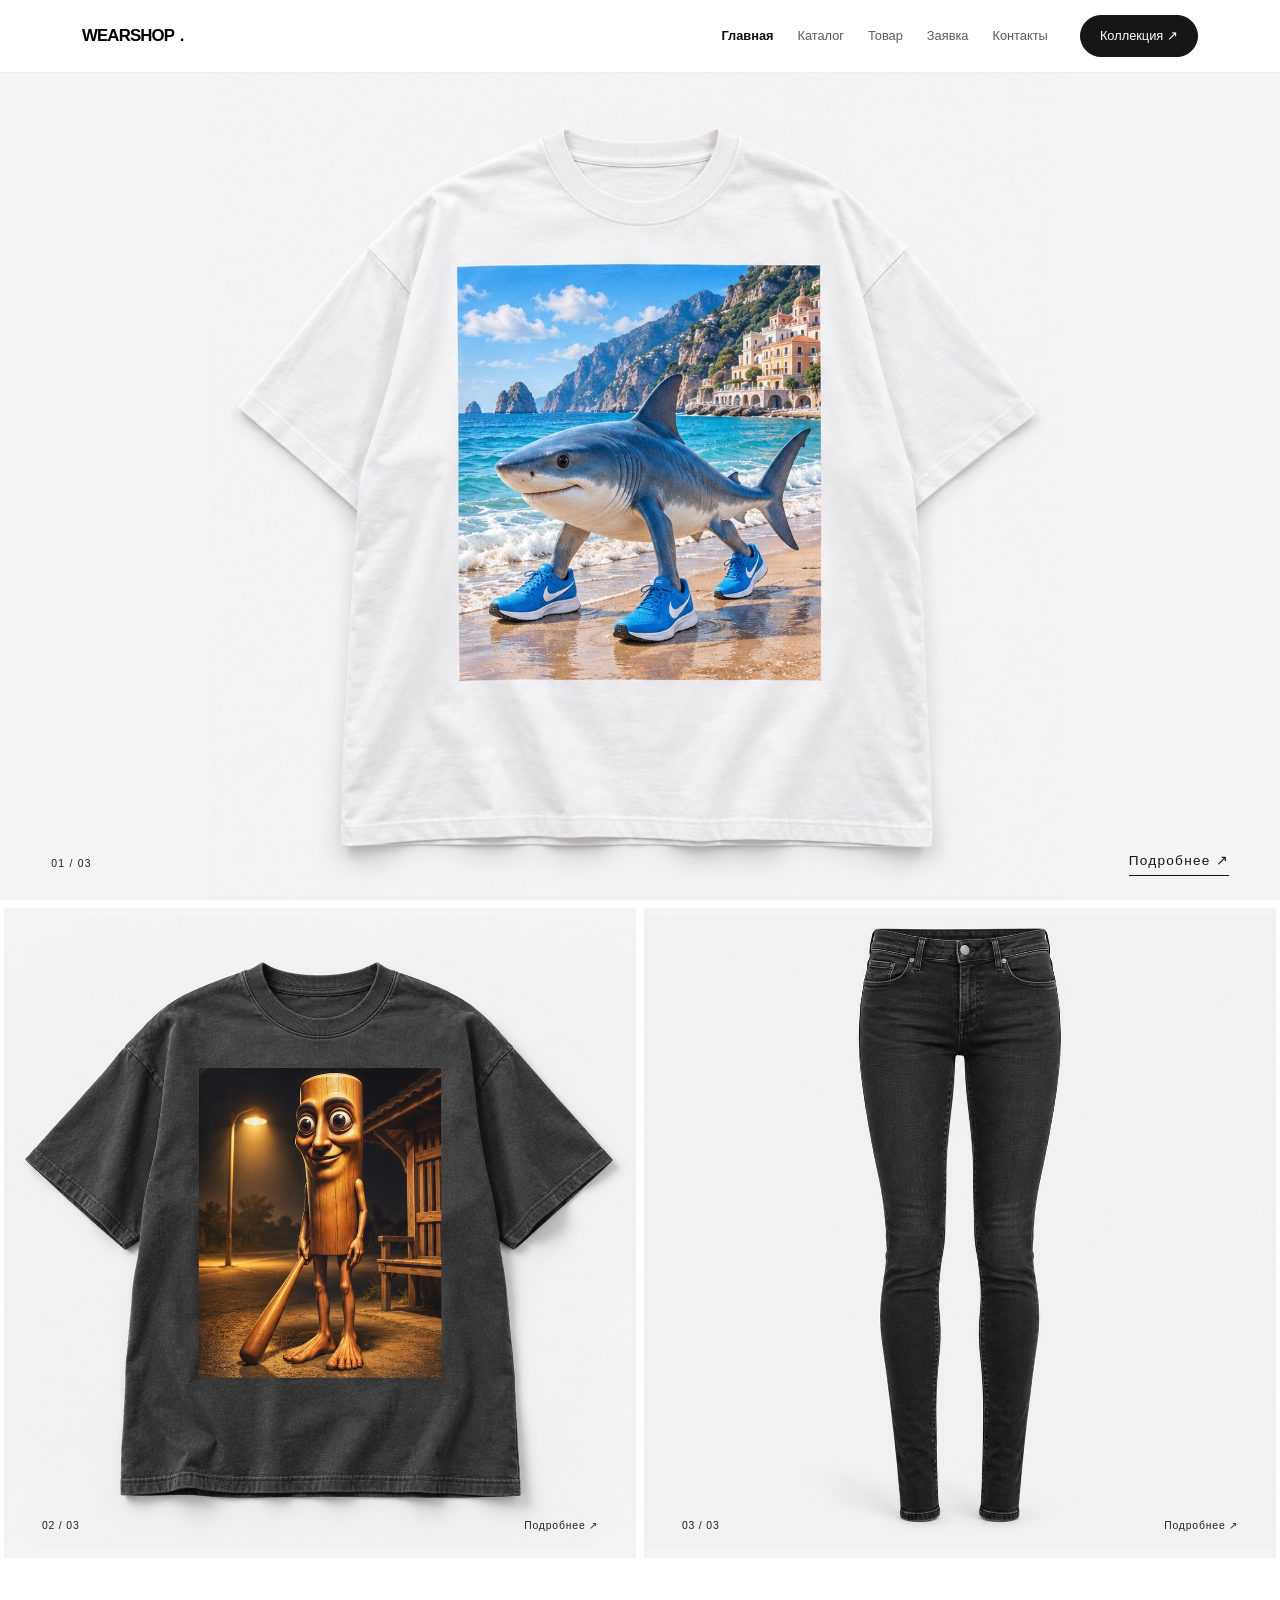
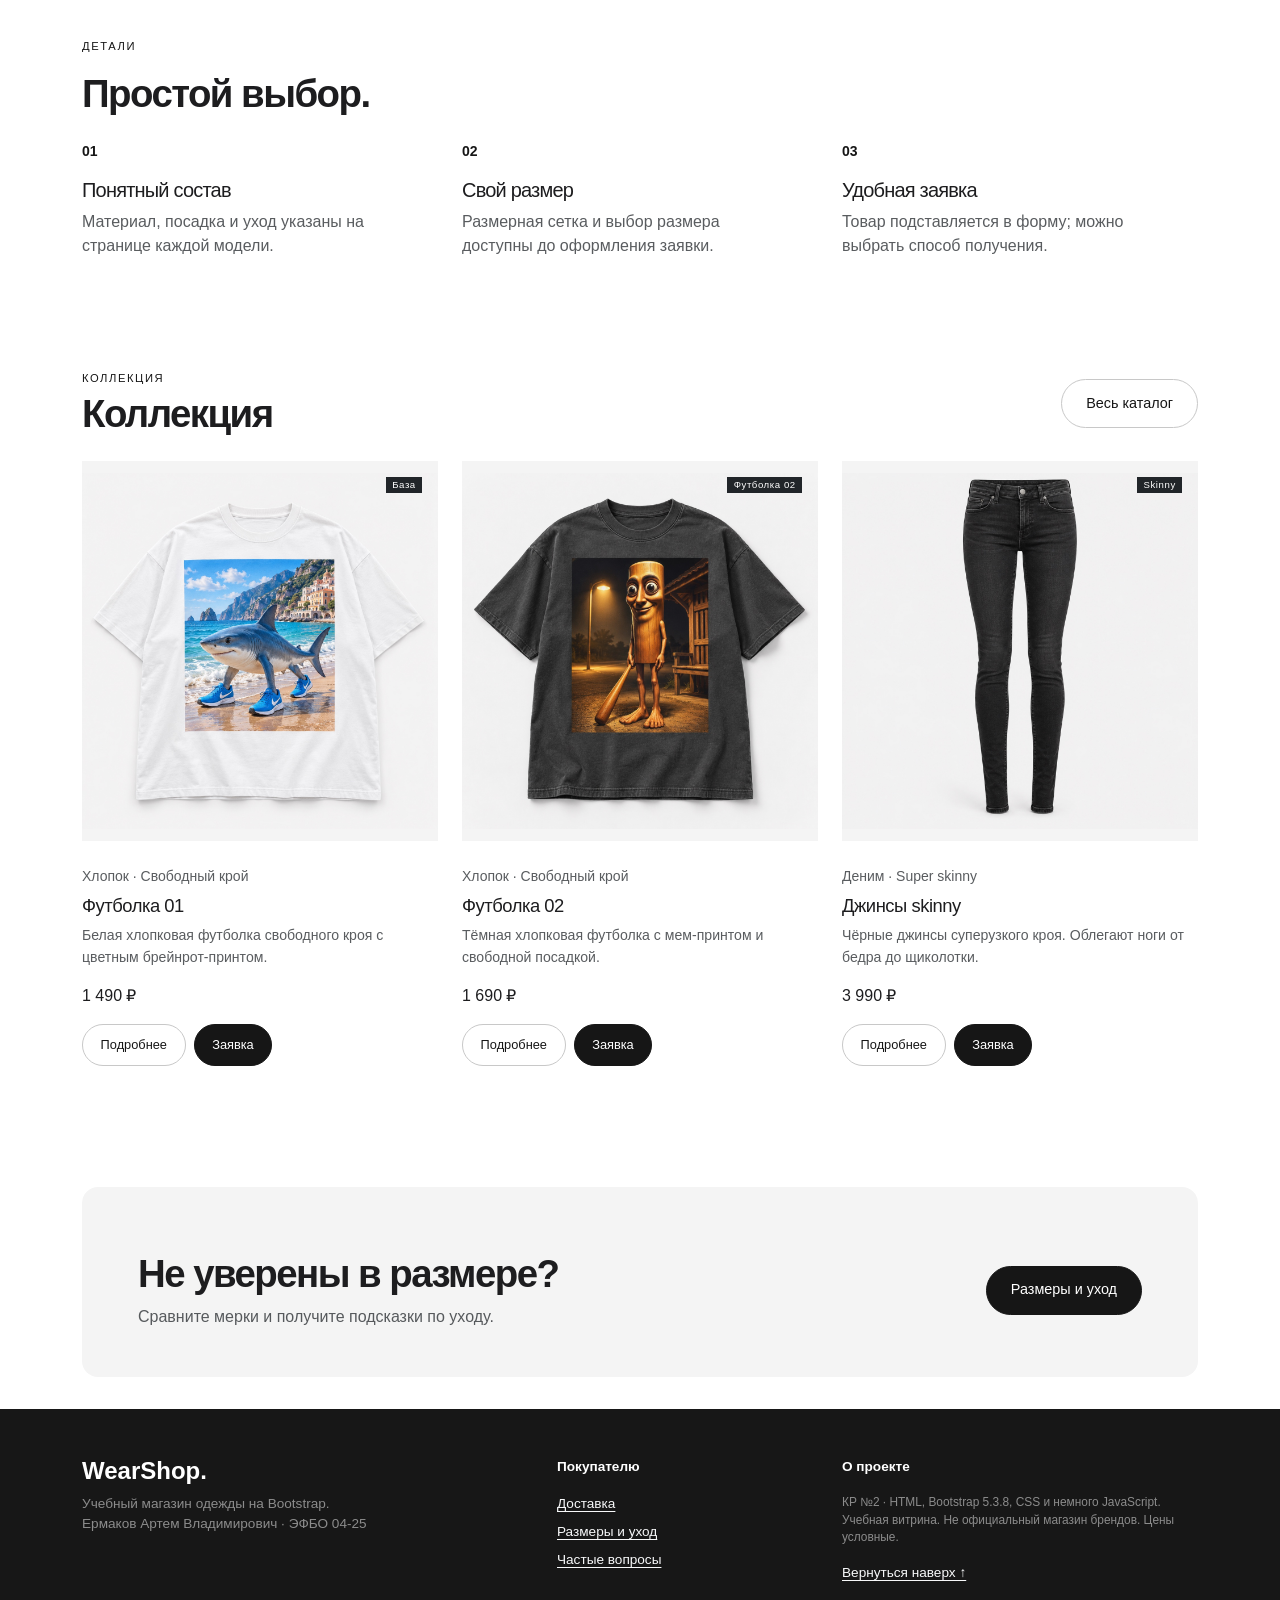
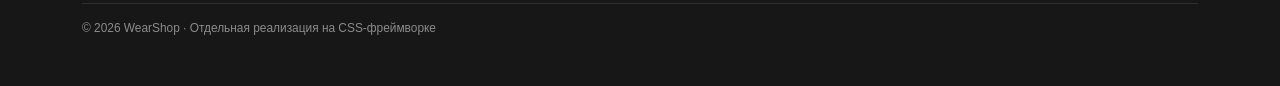
==== commit 05483490: "perf: serve compact JPEG product images" ====
--- a/index.html
+++ b/index.html
@@ -74,7 +74,7 @@
         <div class="row g-0">
           <div class="col-12">
             <a class="object-photo-link" href="product.html" aria-label="Рассмотреть футболку 01">
-              <img class="object-hero-image" src="images/tee-shark.png" alt="Белая футболка с цветным мем-принтом, без модели" width="1100" height="1100" fetchpriority="high">
+              <img class="object-hero-image" src="images/tee-shark.jpg" alt="Белая футболка с цветным мем-принтом, без модели" width="1100" height="1100" fetchpriority="high">
             </a>
           </div>
         </div>
@@ -94,7 +94,7 @@
         <div class="row g-2 mx-0">
           <div class="col-12 col-md-6">
             <a class="object-panel" href="product-sahur.html" aria-label="Рассмотреть футболку 02">
-              <img src="images/tee-sahur.png" alt="Тёмная футболка с мем-принтом без модели" width="1024" height="1024" loading="lazy">
+              <img src="images/tee-sahur.jpg" alt="Тёмная футболка с мем-принтом без модели" width="1024" height="1024" loading="lazy">
               <span class="object-panel-caption">
                 02 / 03
                 <span>
@@ -105,7 +105,7 @@
           </div>
           <div class="col-12 col-md-6">
             <a class="object-panel" href="product-jeans.html" aria-label="Рассмотреть джинсы skinny">
-              <img src="images/jeans-skinny.png" alt="Суперузкие чёрные джинсы без модели" width="1024" height="1024" loading="lazy">
+              <img src="images/jeans-skinny.jpg" alt="Суперузкие чёрные джинсы без модели" width="1024" height="1024" loading="lazy">
               <span class="object-panel-caption">
                 03 / 03
                 <span>
@@ -183,7 +183,7 @@
           <div class="col-12 col-md-6 col-lg-4">
             <article class="card h-100  overflow-hidden">
               <div class="position-relative bg-body-tertiary">
-                <img src="images/tee-shark.png" class="card-img-top collection-image" alt="Футболка 01" width="480" height="460" loading="lazy">
+                <img src="images/tee-shark.jpg" class="card-img-top collection-image" alt="Футболка 01" width="480" height="460" loading="lazy">
                 <span class="badge text-bg-dark position-absolute top-0 end-0 m-3">
                   База
                 </span>
@@ -218,7 +218,7 @@
           <div class="col-12 col-md-6 col-lg-4">
             <article class="card h-100  overflow-hidden">
               <div class="position-relative bg-body-tertiary">
-                <img src="images/tee-sahur.png" class="card-img-top collection-image" alt="Футболка 02" width="480" height="460" loading="lazy">
+                <img src="images/tee-sahur.jpg" class="card-img-top collection-image" alt="Футболка 02" width="480" height="460" loading="lazy">
                 <span class="badge text-bg-dark position-absolute top-0 end-0 m-3">
                   Футболка 02
                 </span>
@@ -253,7 +253,7 @@
           <div class="col-12 col-md-6 col-lg-4">
             <article class="card h-100  overflow-hidden">
               <div class="position-relative bg-body-tertiary">
-                <img src="images/jeans-skinny.png" class="card-img-top collection-image" alt="Джинсы skinny" width="480" height="460" loading="lazy">
+                <img src="images/jeans-skinny.jpg" class="card-img-top collection-image" alt="Джинсы skinny" width="480" height="460" loading="lazy">
                 <span class="badge text-bg-dark position-absolute top-0 end-0 m-3">
                   Skinny
                 </span>
